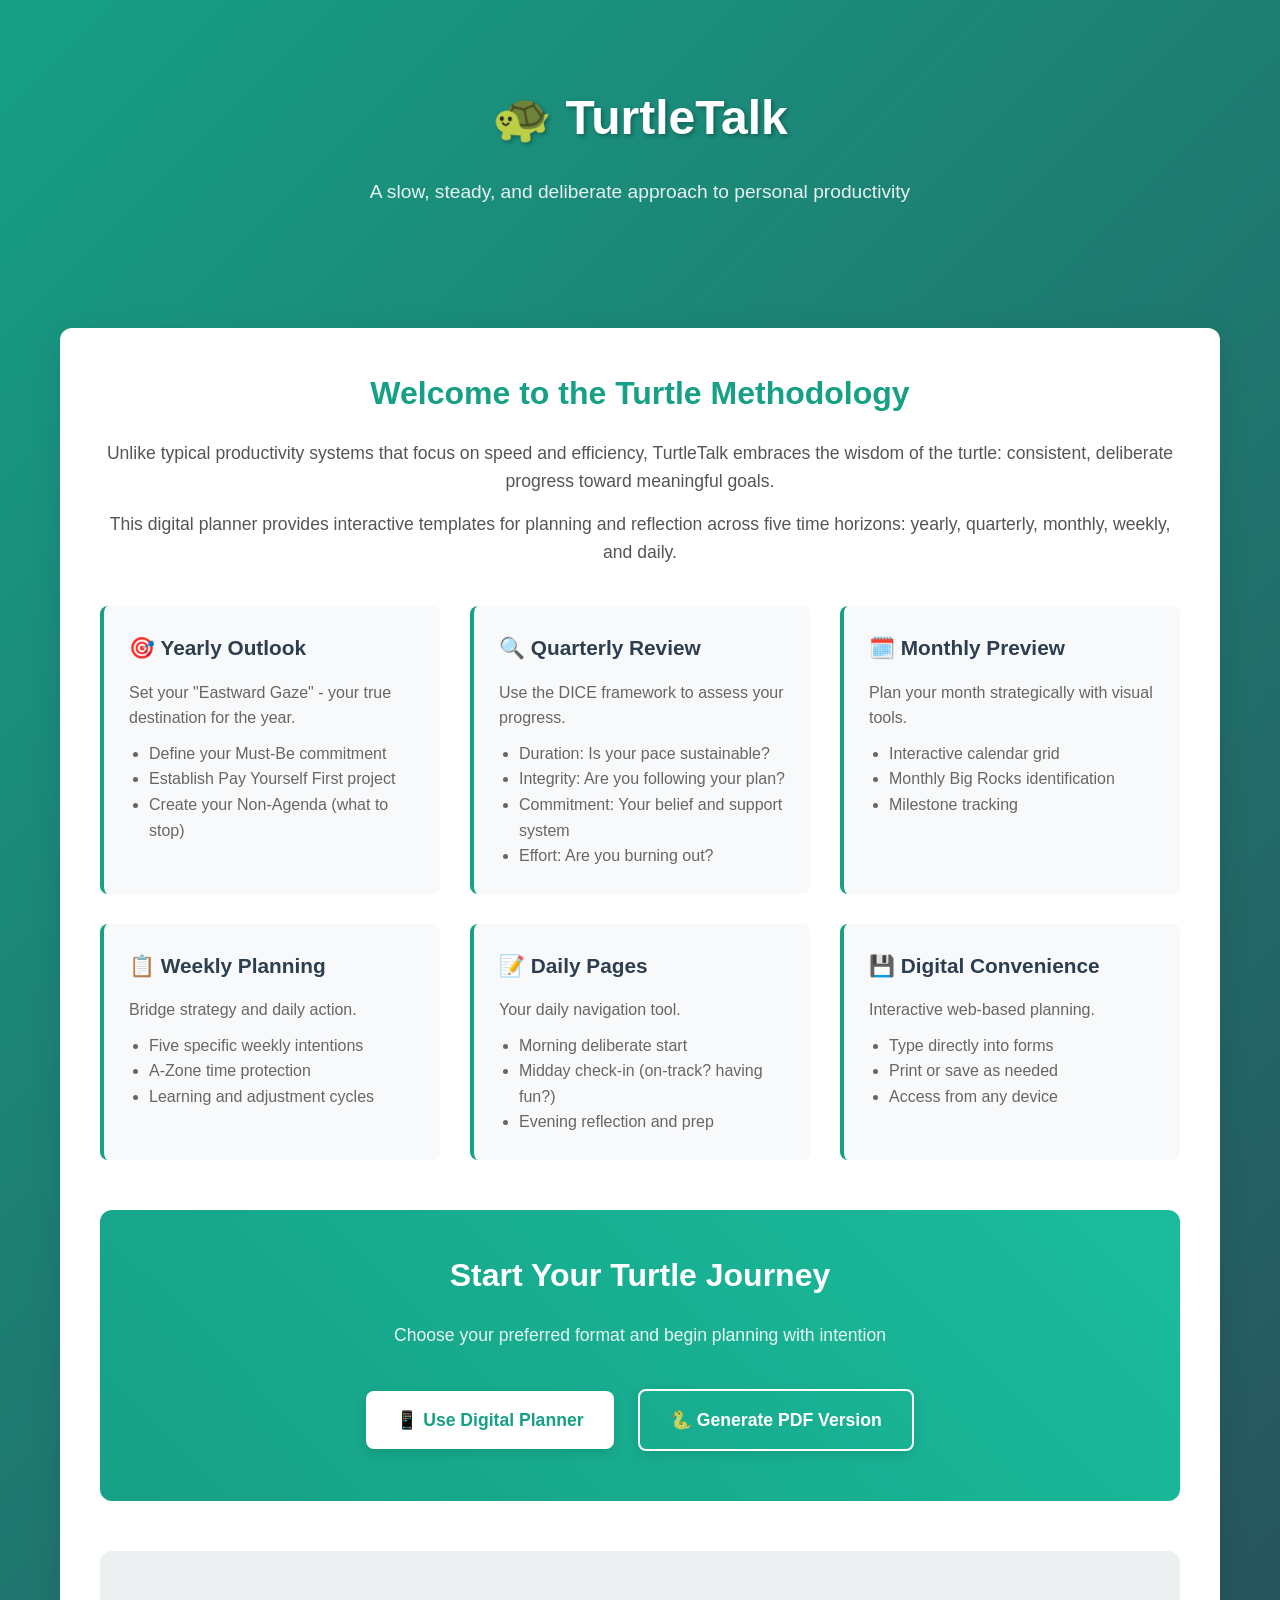
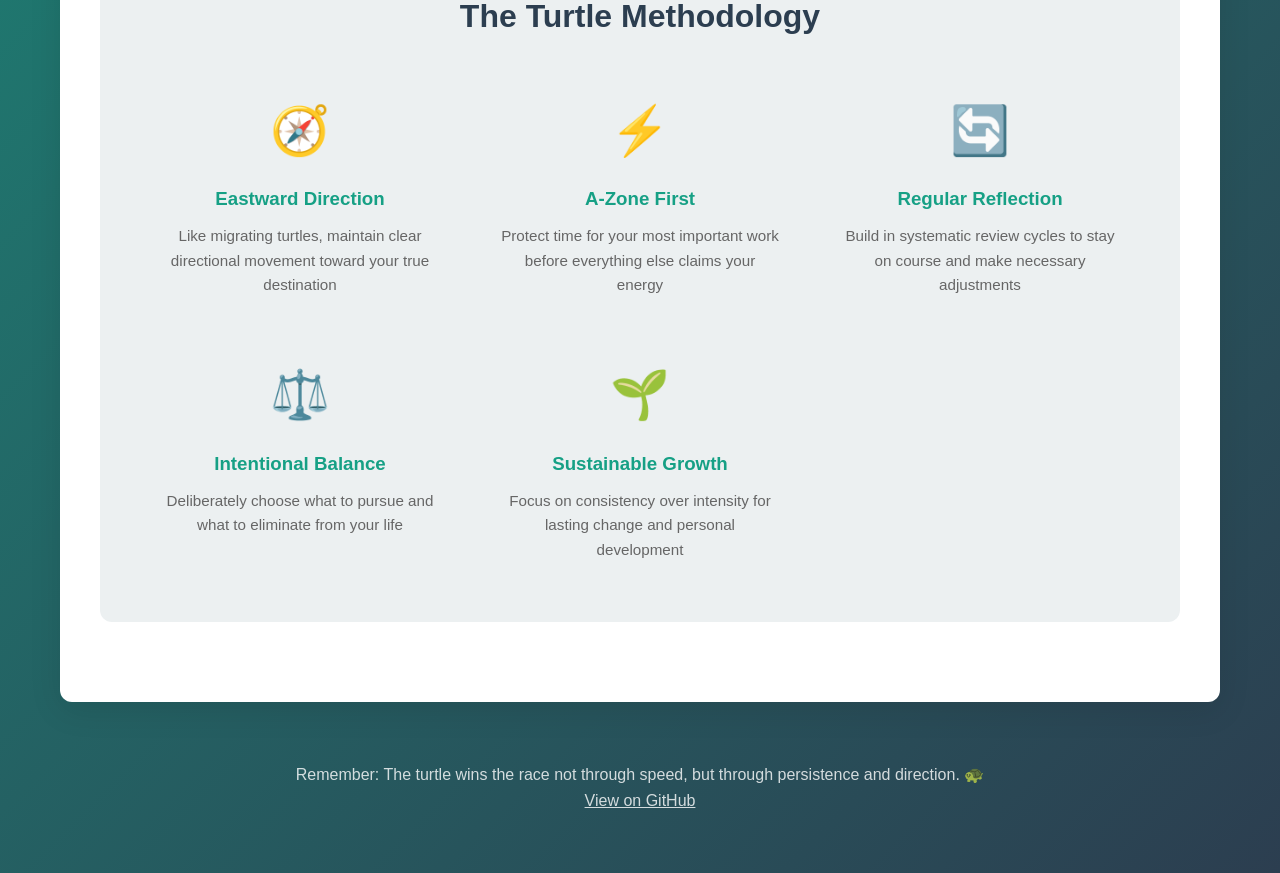
==== index.html @ 6c3ea57e "Add comprehensive documentation and HTML planner version - Created detailed README.md with installat" ====
<!DOCTYPE html>
<html lang="en">
<head>
    <meta charset="UTF-8">
    <meta name="viewport" content="width=device-width, initial-scale=1.0">
    <title>🐢 TurtleTalk - Digital Planner</title>
    <style>
        * {
            margin: 0;
            padding: 0;
            box-sizing: border-box;
        }

        body {
            font-family: 'Helvetica', Arial, sans-serif;
            line-height: 1.6;
            color: #2c3e50;
            background: linear-gradient(135deg, #16a085 0%, #2c3e50 100%);
            min-height: 100vh;
        }

        .container {
            max-width: 1200px;
            margin: 0 auto;
            padding: 20px;
        }

        .header {
            text-align: center;
            color: white;
            padding: 60px 0;
        }

        .header h1 {
            font-size: 3rem;
            margin-bottom: 20px;
            text-shadow: 2px 2px 4px rgba(0,0,0,0.3);
        }

        .header p {
            font-size: 1.2rem;
            margin-bottom: 40px;
            opacity: 0.9;
        }

        .main-content {
            background: white;
            border-radius: 12px;
            box-shadow: 0 8px 32px rgba(0,0,0,0.1);
            padding: 40px;
            margin: 20px 0;
        }

        .intro {
            text-align: center;
            margin-bottom: 40px;
        }

        .intro h2 {
            color: #16a085;
            margin-bottom: 20px;
            font-size: 2rem;
        }

        .intro p {
            font-size: 1.1rem;
            color: #555;
            margin-bottom: 15px;
        }

        .features {
            display: grid;
            grid-template-columns: repeat(auto-fit, minmax(300px, 1fr));
            gap: 30px;
            margin: 40px 0;
        }

        .feature-card {
            background: #f8f9fa;
            padding: 25px;
            border-radius: 8px;
            border-left: 4px solid #16a085;
        }

        .feature-card h3 {
            color: #2c3e50;
            margin-bottom: 15px;
            font-size: 1.3rem;
        }

        .feature-card p {
            color: #666;
            margin-bottom: 10px;
        }

        .feature-card ul {
            color: #666;
            margin-left: 20px;
        }

        .cta-section {
            text-align: center;
            margin: 50px 0;
            padding: 40px;
            background: linear-gradient(45deg, #16a085, #1abc9c);
            border-radius: 12px;
            color: white;
        }

        .cta-section h2 {
            margin-bottom: 20px;
            font-size: 2rem;
        }

        .cta-section p {
            margin-bottom: 30px;
            font-size: 1.1rem;
            opacity: 0.9;
        }

        .btn {
            display: inline-block;
            padding: 15px 30px;
            margin: 10px;
            background: white;
            color: #16a085;
            text-decoration: none;
            border-radius: 8px;
            font-weight: bold;
            font-size: 1.1rem;
            transition: transform 0.2s, box-shadow 0.2s;
            box-shadow: 0 4px 12px rgba(0,0,0,0.1);
        }

        .btn:hover {
            transform: translateY(-2px);
            box-shadow: 0 6px 20px rgba(0,0,0,0.15);
        }

        .btn-secondary {
            background: transparent;
            color: white;
            border: 2px solid white;
        }

        .methodology {
            background: #ecf0f1;
            padding: 40px;
            border-radius: 12px;
            margin: 40px 0;
        }

        .methodology h2 {
            color: #2c3e50;
            text-align: center;
            margin-bottom: 30px;
            font-size: 2rem;
        }

        .principles {
            display: grid;
            grid-template-columns: repeat(auto-fit, minmax(250px, 1fr));
            gap: 20px;
        }

        .principle {
            text-align: center;
            padding: 20px;
        }

        .principle-icon {
            font-size: 3rem;
            margin-bottom: 15px;
        }

        .principle h3 {
            color: #16a085;
            margin-bottom: 10px;
        }

        .principle p {
            color: #666;
            font-size: 0.95rem;
        }

        .footer {
            text-align: center;
            padding: 40px;
            color: white;
            opacity: 0.8;
        }

        @media (max-width: 768px) {
            .header h1 { font-size: 2rem; }
            .header p { font-size: 1rem; }
            .main-content { padding: 20px; }
            .features { grid-template-columns: 1fr; }
        }
    </style>
</head>
<body>
    <div class="container">
        <header class="header">
            <h1>🐢 TurtleTalk</h1>
            <p>A slow, steady, and deliberate approach to personal productivity</p>
        </header>

        <main class="main-content">
            <section class="intro">
                <h2>Welcome to the Turtle Methodology</h2>
                <p>Unlike typical productivity systems that focus on speed and efficiency, TurtleTalk embraces the wisdom of the turtle: consistent, deliberate progress toward meaningful goals.</p>
                <p>This digital planner provides interactive templates for planning and reflection across five time horizons: yearly, quarterly, monthly, weekly, and daily.</p>
            </section>

            <section class="features">
                <div class="feature-card">
                    <h3>🎯 Yearly Outlook</h3>
                    <p>Set your "Eastward Gaze" - your true destination for the year.</p>
                    <ul>
                        <li>Define your Must-Be commitment</li>
                        <li>Establish Pay Yourself First project</li>
                        <li>Create your Non-Agenda (what to stop)</li>
                    </ul>
                </div>

                <div class="feature-card">
                    <h3>🔍 Quarterly Review</h3>
                    <p>Use the DICE framework to assess your progress.</p>
                    <ul>
                        <li>Duration: Is your pace sustainable?</li>
                        <li>Integrity: Are you following your plan?</li>
                        <li>Commitment: Your belief and support system</li>
                        <li>Effort: Are you burning out?</li>
                    </ul>
                </div>

                <div class="feature-card">
                    <h3>🗓️ Monthly Preview</h3>
                    <p>Plan your month strategically with visual tools.</p>
                    <ul>
                        <li>Interactive calendar grid</li>
                        <li>Monthly Big Rocks identification</li>
                        <li>Milestone tracking</li>
                    </ul>
                </div>

                <div class="feature-card">
                    <h3>📋 Weekly Planning</h3>
                    <p>Bridge strategy and daily action.</p>
                    <ul>
                        <li>Five specific weekly intentions</li>
                        <li>A-Zone time protection</li>
                        <li>Learning and adjustment cycles</li>
                    </ul>
                </div>

                <div class="feature-card">
                    <h3>📝 Daily Pages</h3>
                    <p>Your daily navigation tool.</p>
                    <ul>
                        <li>Morning deliberate start</li>
                        <li>Midday check-in (on-track? having fun?)</li>
                        <li>Evening reflection and prep</li>
                    </ul>
                </div>

                <div class="feature-card">
                    <h3>💾 Digital Convenience</h3>
                    <p>Interactive web-based planning.</p>
                    <ul>
                        <li>Type directly into forms</li>
                        <li>Print or save as needed</li>
                        <li>Access from any device</li>
                    </ul>
                </div>
            </section>

            <section class="cta-section">
                <h2>Start Your Turtle Journey</h2>
                <p>Choose your preferred format and begin planning with intention</p>
                <a href="turtle-planner.html" class="btn">📱 Use Digital Planner</a>
                <a href="turtleplanner.py" class="btn btn-secondary">🐍 Generate PDF Version</a>
            </section>

            <section class="methodology">
                <h2>The Turtle Methodology</h2>
                <div class="principles">
                    <div class="principle">
                        <div class="principle-icon">🧭</div>
                        <h3>Eastward Direction</h3>
                        <p>Like migrating turtles, maintain clear directional movement toward your true destination</p>
                    </div>
                    
                    <div class="principle">
                        <div class="principle-icon">⚡</div>
                        <h3>A-Zone First</h3>
                        <p>Protect time for your most important work before everything else claims your energy</p>
                    </div>
                    
                    <div class="principle">
                        <div class="principle-icon">🔄</div>
                        <h3>Regular Reflection</h3>
                        <p>Build in systematic review cycles to stay on course and make necessary adjustments</p>
                    </div>
                    
                    <div class="principle">
                        <div class="principle-icon">⚖️</div>
                        <h3>Intentional Balance</h3>
                        <p>Deliberately choose what to pursue and what to eliminate from your life</p>
                    </div>
                    
                    <div class="principle">
                        <div class="principle-icon">🌱</div>
                        <h3>Sustainable Growth</h3>
                        <p>Focus on consistency over intensity for lasting change and personal development</p>
                    </div>
                </div>
            </section>
        </main>

        <footer class="footer">
            <p>Remember: The turtle wins the race not through speed, but through persistence and direction. 🐢</p>
            <p><a href="https://github.com/gregdyche/turtle" style="color: white;">View on GitHub</a></p>
        </footer>
    </div>
</body>
</html>
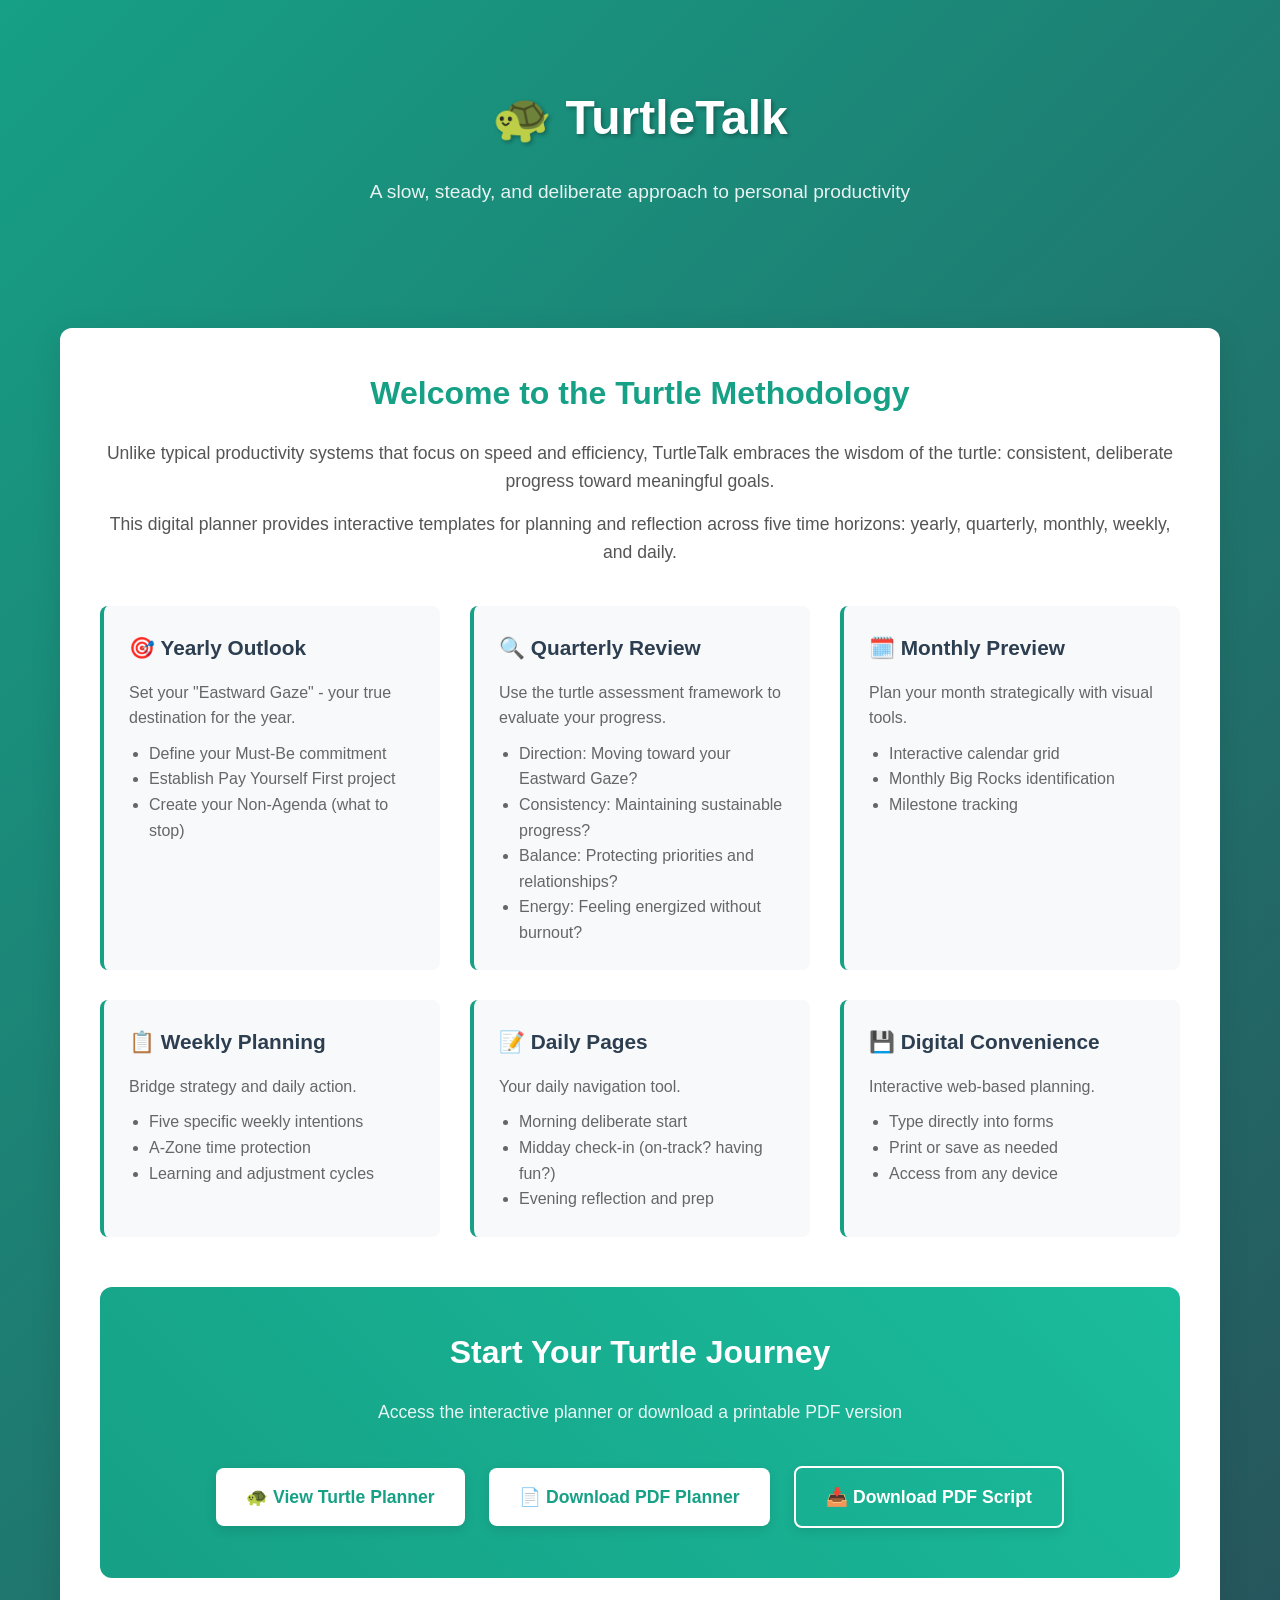
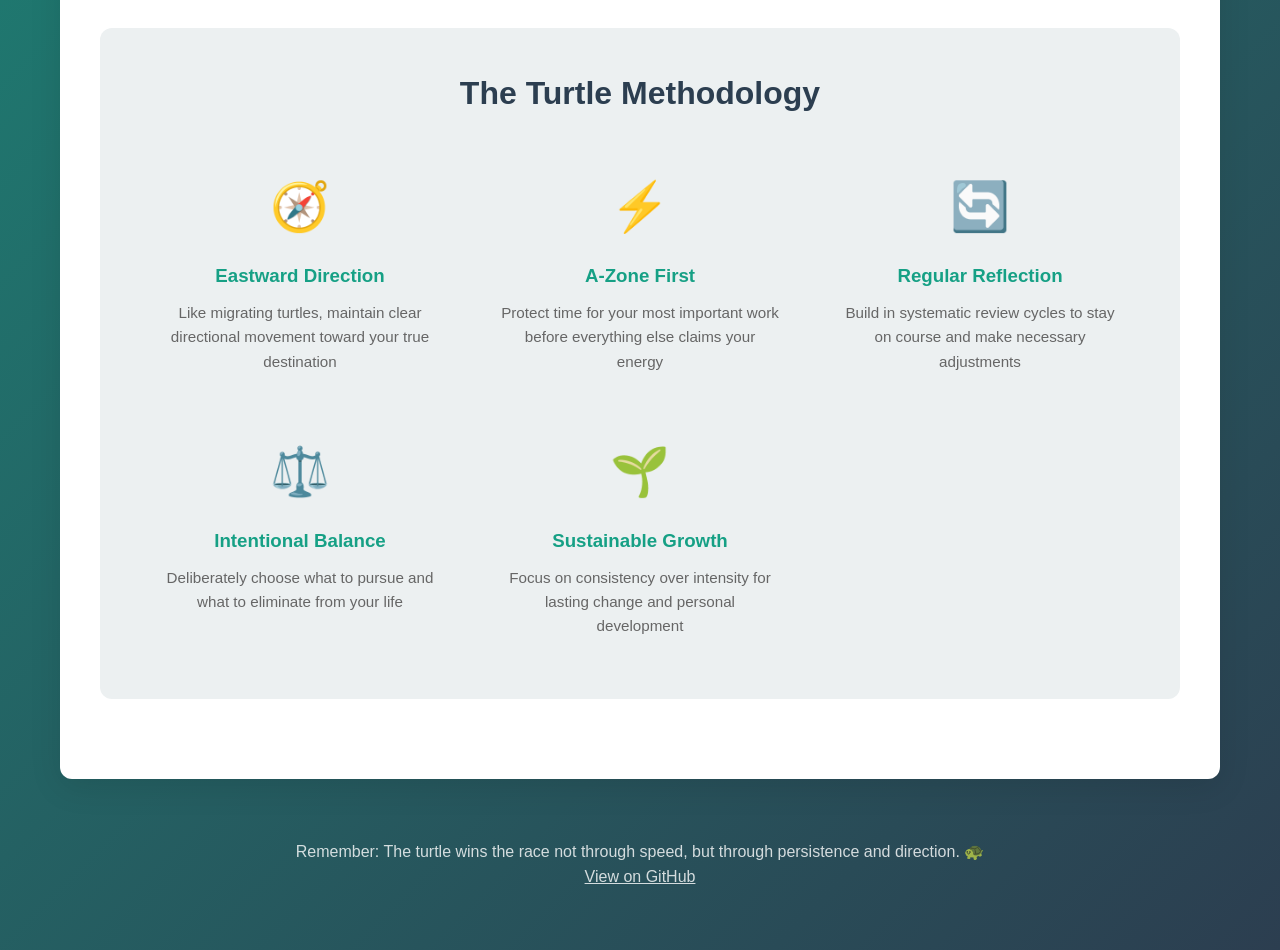
==== commit d8064d1a: "Replace DICE framework with custom turtle methodology assessment Major Changes: - Replaced incorrect" ====
--- a/index.html
+++ b/index.html
@@ -225,12 +225,12 @@
 
                 <div class="feature-card">
                     <h3>🔍 Quarterly Review</h3>
-                    <p>Use the DICE framework to assess your progress.</p>
-                    <ul>
-                        <li>Duration: Is your pace sustainable?</li>
-                        <li>Integrity: Are you following your plan?</li>
-                        <li>Commitment: Your belief and support system</li>
-                        <li>Effort: Are you burning out?</li>
+                    <p>Use the turtle assessment framework to evaluate your progress.</p>
+                    <ul>
+                        <li>Direction: Moving toward your Eastward Gaze?</li>
+                        <li>Consistency: Maintaining sustainable progress?</li>
+                        <li>Balance: Protecting priorities and relationships?</li>
+                        <li>Energy: Feeling energized without burnout?</li>
                     </ul>
                 </div>
 
@@ -277,9 +277,10 @@
 
             <section class="cta-section">
                 <h2>Start Your Turtle Journey</h2>
-                <p>Choose your preferred format and begin planning with intention</p>
-                <a href="turtle-planner.html" class="btn">📱 Use Digital Planner</a>
-                <a href="turtleplanner.py" class="btn btn-secondary">🐍 Generate PDF Version</a>
+                <p>Access the interactive planner or download a printable PDF version</p>
+                <a href="turtle-planner.html" class="btn">🐢 View Turtle Planner</a>
+                <a href="turtle_diaries_planner.pdf" class="btn">📄 Download PDF Planner</a>
+                <a href="turtleplanner.py" class="btn btn-secondary">📥 Download PDF Script</a>
             </section>
 
             <section class="methodology">
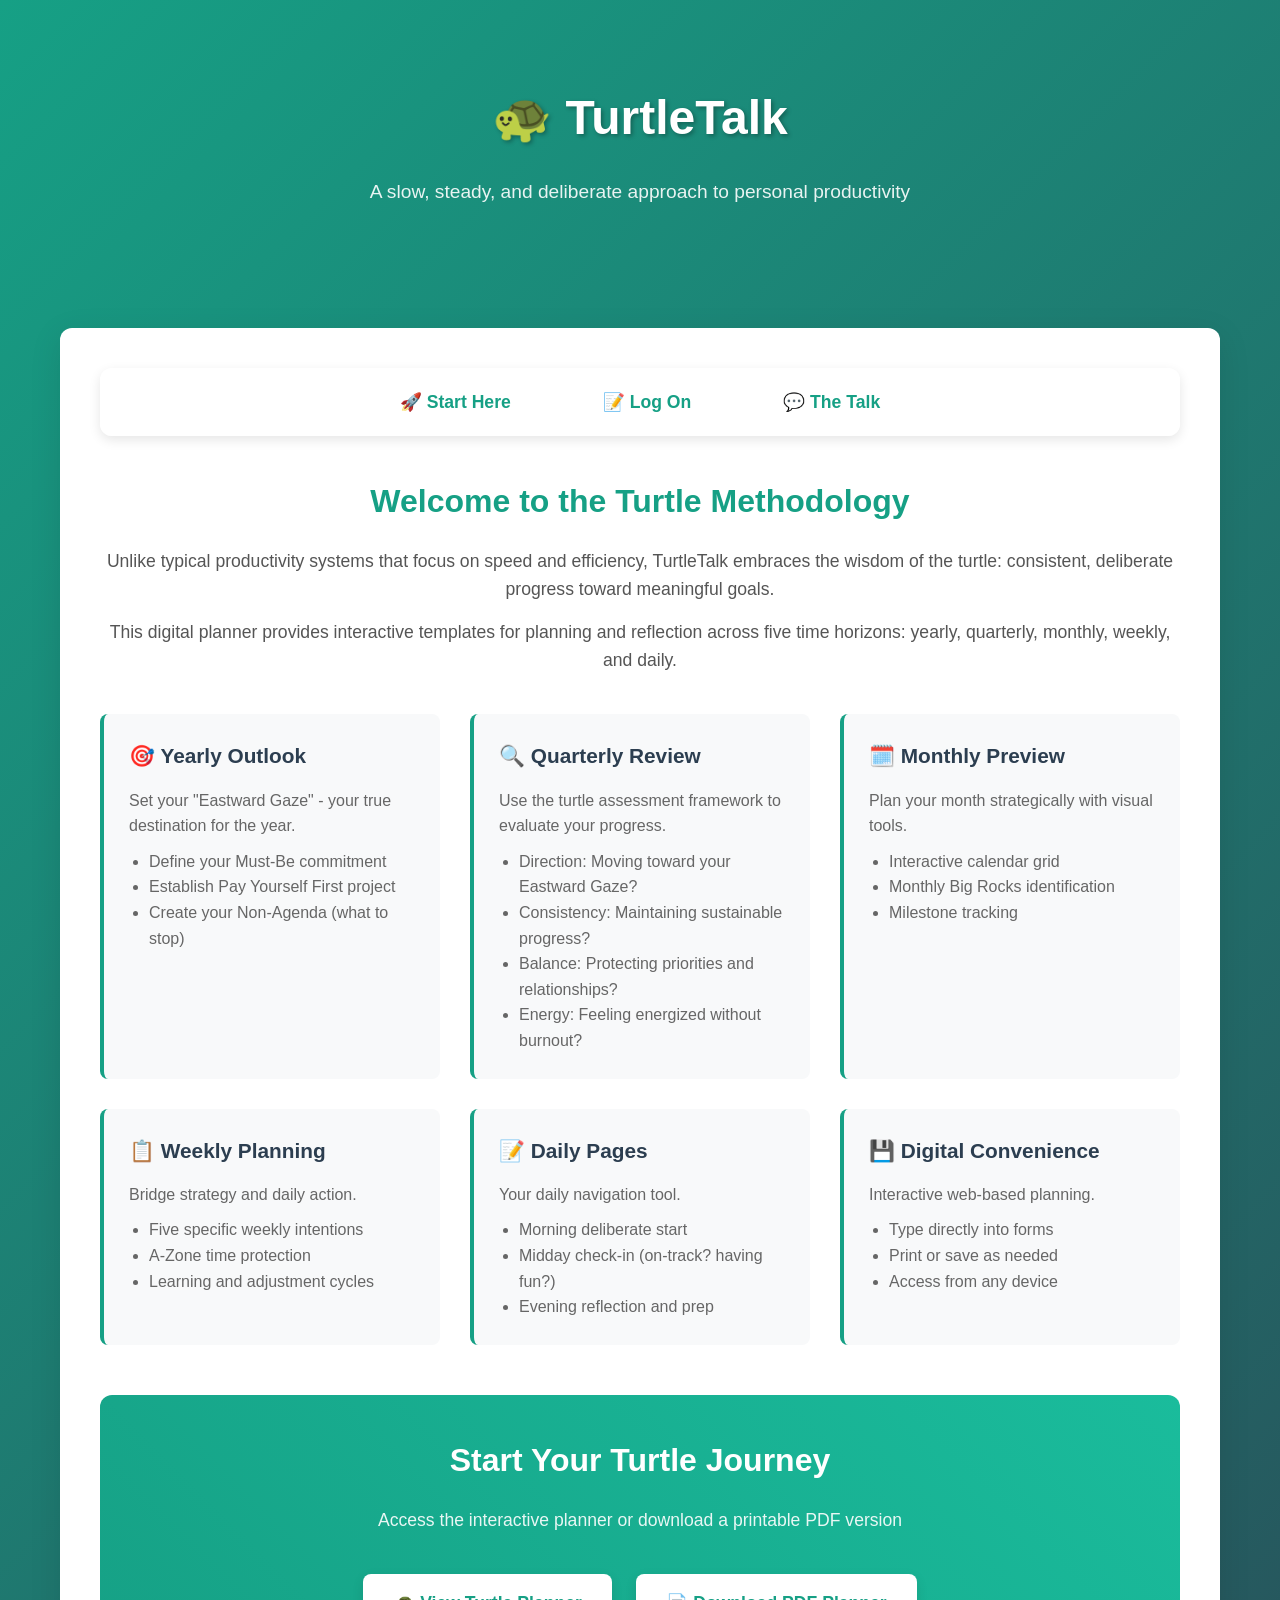
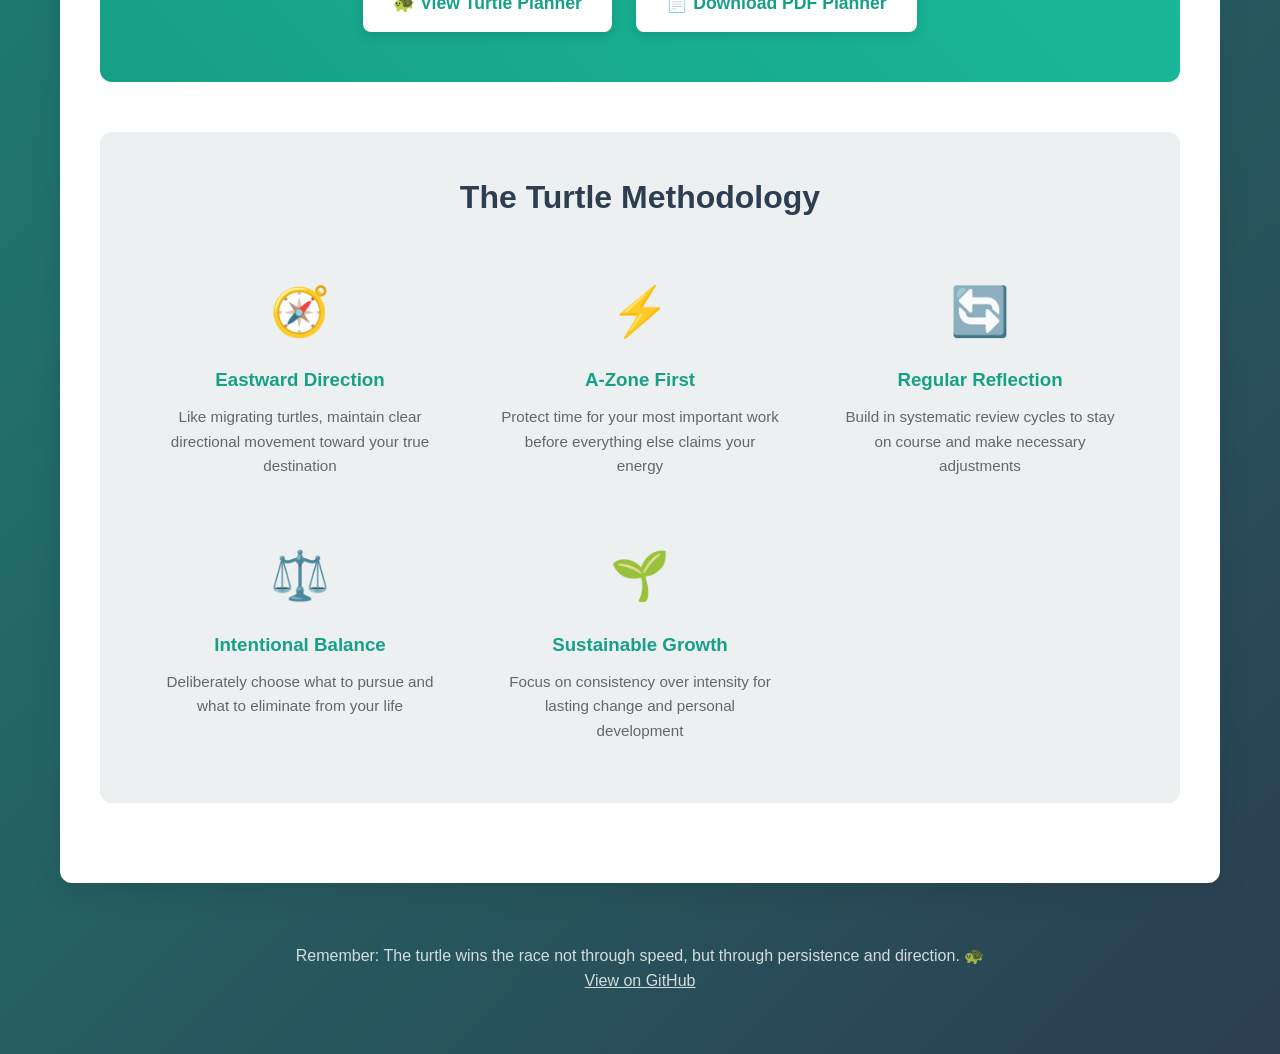
==== commit a4d286ff: "Add navigation bar and three new content pages New Features: - Added horizontal navigation bar to in" ====
--- a/index.html
+++ b/index.html
@@ -190,11 +190,52 @@
             opacity: 0.8;
         }
 
+        .nav-bar {
+            background: rgba(255,255,255,0.95);
+            padding: 20px 0;
+            margin-bottom: 40px;
+            border-radius: 12px;
+            box-shadow: 0 4px 12px rgba(0,0,0,0.1);
+        }
+
+        .nav-links {
+            display: flex;
+            justify-content: center;
+            gap: 40px;
+            list-style: none;
+            margin: 0;
+            padding: 0;
+        }
+
+        .nav-links a {
+            text-decoration: none;
+            color: #16a085;
+            font-weight: bold;
+            font-size: 1.1rem;
+            padding: 12px 24px;
+            border-radius: 8px;
+            transition: all 0.3s ease;
+            border: 2px solid transparent;
+        }
+
+        .nav-links a:hover {
+            background-color: #16a085;
+            color: white;
+            transform: translateY(-2px);
+            box-shadow: 0 4px 12px rgba(22, 160, 133, 0.3);
+        }
+
         @media (max-width: 768px) {
             .header h1 { font-size: 2rem; }
             .header p { font-size: 1rem; }
             .main-content { padding: 20px; }
             .features { grid-template-columns: 1fr; }
+            .nav-links { 
+                flex-direction: column; 
+                gap: 15px; 
+                align-items: center; 
+            }
+            .nav-bar { padding: 15px 0; }
         }
     </style>
 </head>
@@ -206,6 +247,14 @@
         </header>
 
         <main class="main-content">
+            <nav class="nav-bar">
+                <ul class="nav-links">
+                    <li><a href="start-here.html">🚀 Start Here</a></li>
+                    <li><a href="log-on.html">📝 Log On</a></li>
+                    <li><a href="the-talk.html">💬 The Talk</a></li>
+                </ul>
+            </nav>
+
             <section class="intro">
                 <h2>Welcome to the Turtle Methodology</h2>
                 <p>Unlike typical productivity systems that focus on speed and efficiency, TurtleTalk embraces the wisdom of the turtle: consistent, deliberate progress toward meaningful goals.</p>
@@ -280,7 +329,6 @@
                 <p>Access the interactive planner or download a printable PDF version</p>
                 <a href="turtle-planner.html" class="btn">🐢 View Turtle Planner</a>
                 <a href="turtle_diaries_planner.pdf" class="btn">📄 Download PDF Planner</a>
-                <a href="turtleplanner.py" class="btn btn-secondary">📥 Download PDF Script</a>
             </section>
 
             <section class="methodology">
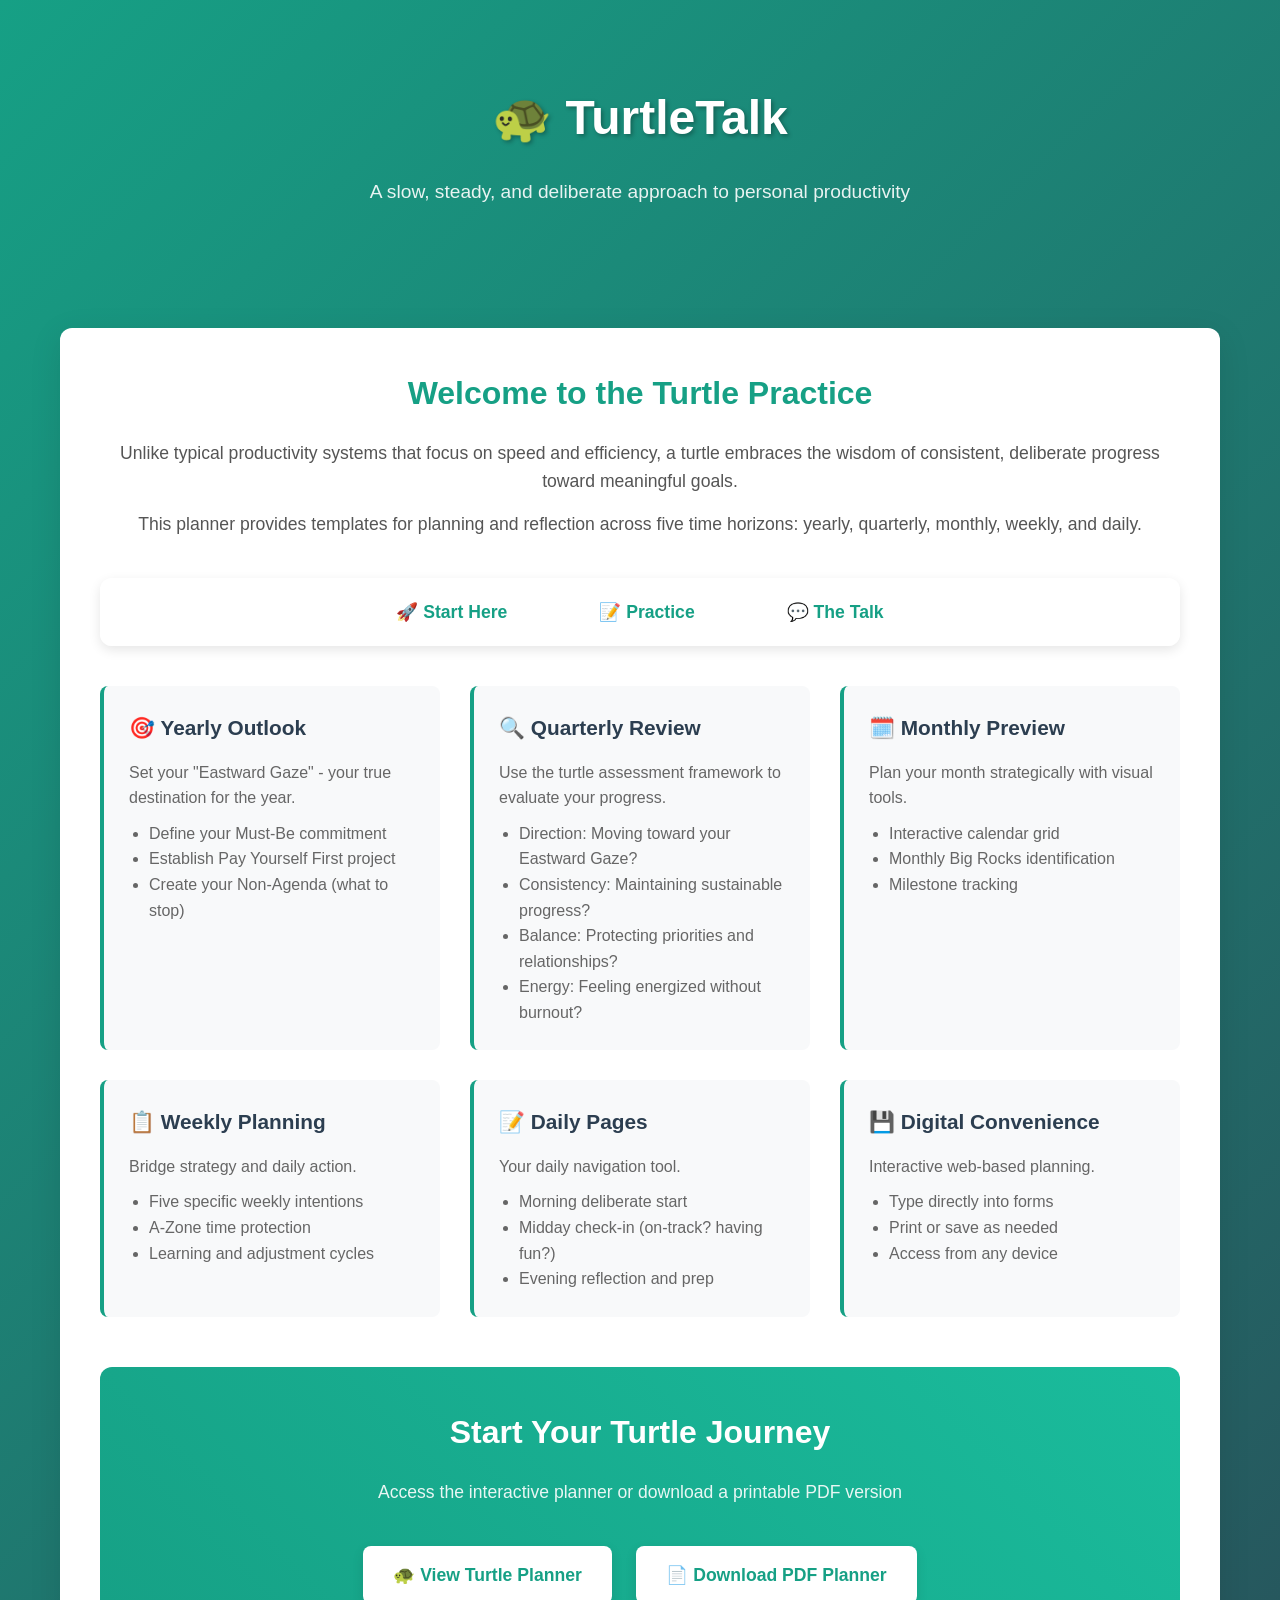
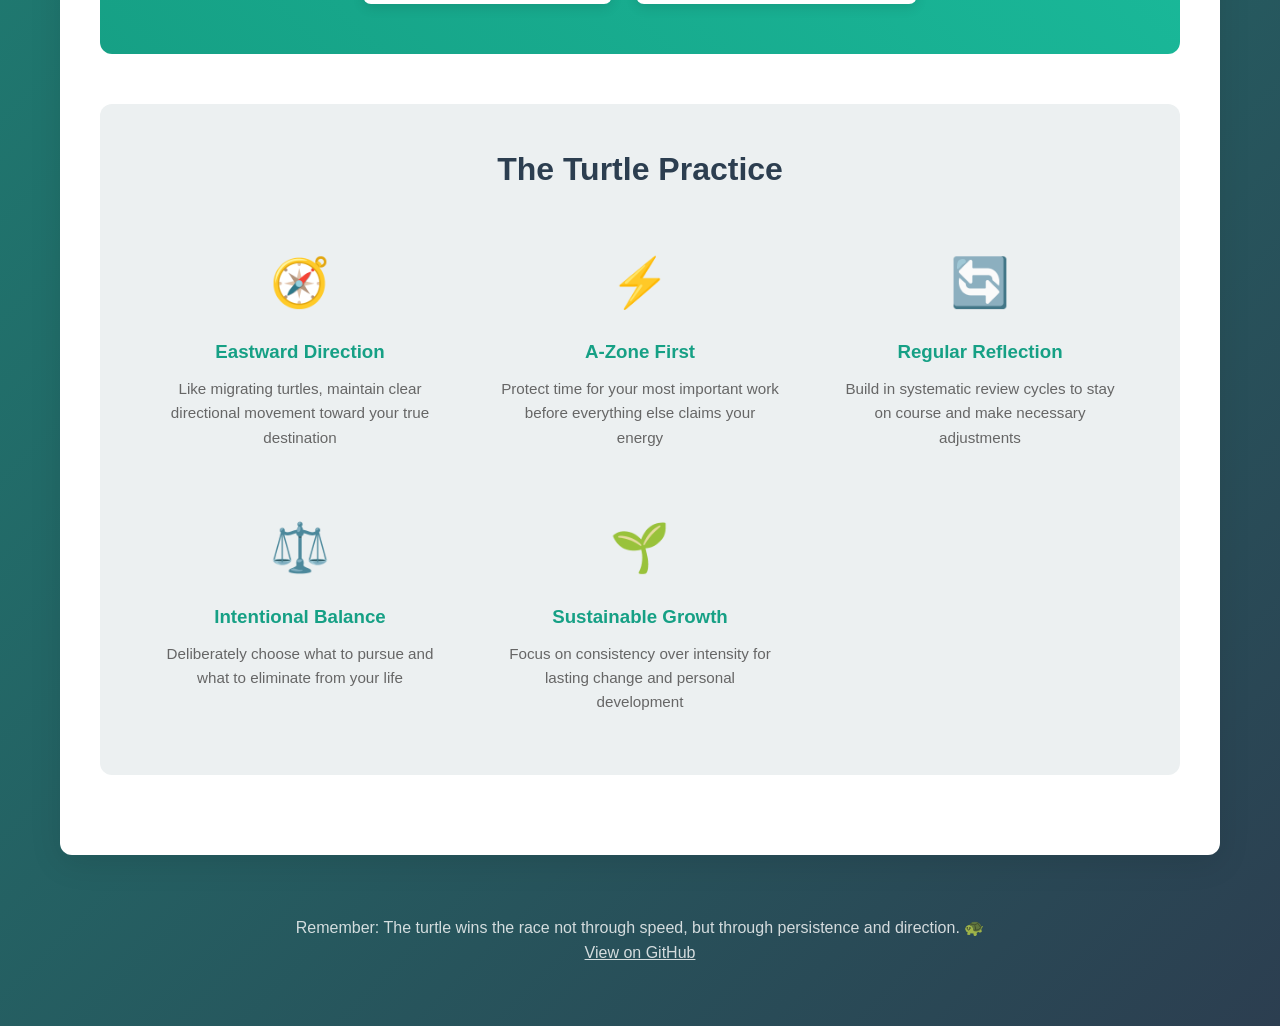
==== commit 2bee95d8: "Refine main page language and navigation Content Updates: - Changed "Turtle Methodology" to "Turtle " ====
--- a/index.html
+++ b/index.html
@@ -247,19 +247,19 @@
         </header>
 
         <main class="main-content">
+            <section class="intro">
+                <h2>Welcome to the Turtle Practice</h2>
+                <p>Unlike typical productivity systems that focus on speed and efficiency, a turtle embraces the wisdom of consistent, deliberate progress toward meaningful goals.</p>
+                <p>This planner provides templates for planning and reflection across five time horizons: yearly, quarterly, monthly, weekly, and daily.</p>
+            </section>
+
             <nav class="nav-bar">
                 <ul class="nav-links">
                     <li><a href="start-here.html">🚀 Start Here</a></li>
-                    <li><a href="log-on.html">📝 Log On</a></li>
+                    <li><a href="log-on.html">📝 Practice</a></li>
                     <li><a href="the-talk.html">💬 The Talk</a></li>
                 </ul>
             </nav>
-
-            <section class="intro">
-                <h2>Welcome to the Turtle Methodology</h2>
-                <p>Unlike typical productivity systems that focus on speed and efficiency, TurtleTalk embraces the wisdom of the turtle: consistent, deliberate progress toward meaningful goals.</p>
-                <p>This digital planner provides interactive templates for planning and reflection across five time horizons: yearly, quarterly, monthly, weekly, and daily.</p>
-            </section>
 
             <section class="features">
                 <div class="feature-card">
@@ -332,7 +332,7 @@
             </section>
 
             <section class="methodology">
-                <h2>The Turtle Methodology</h2>
+                <h2>The Turtle Practice</h2>
                 <div class="principles">
                     <div class="principle">
                         <div class="principle-icon">🧭</div>
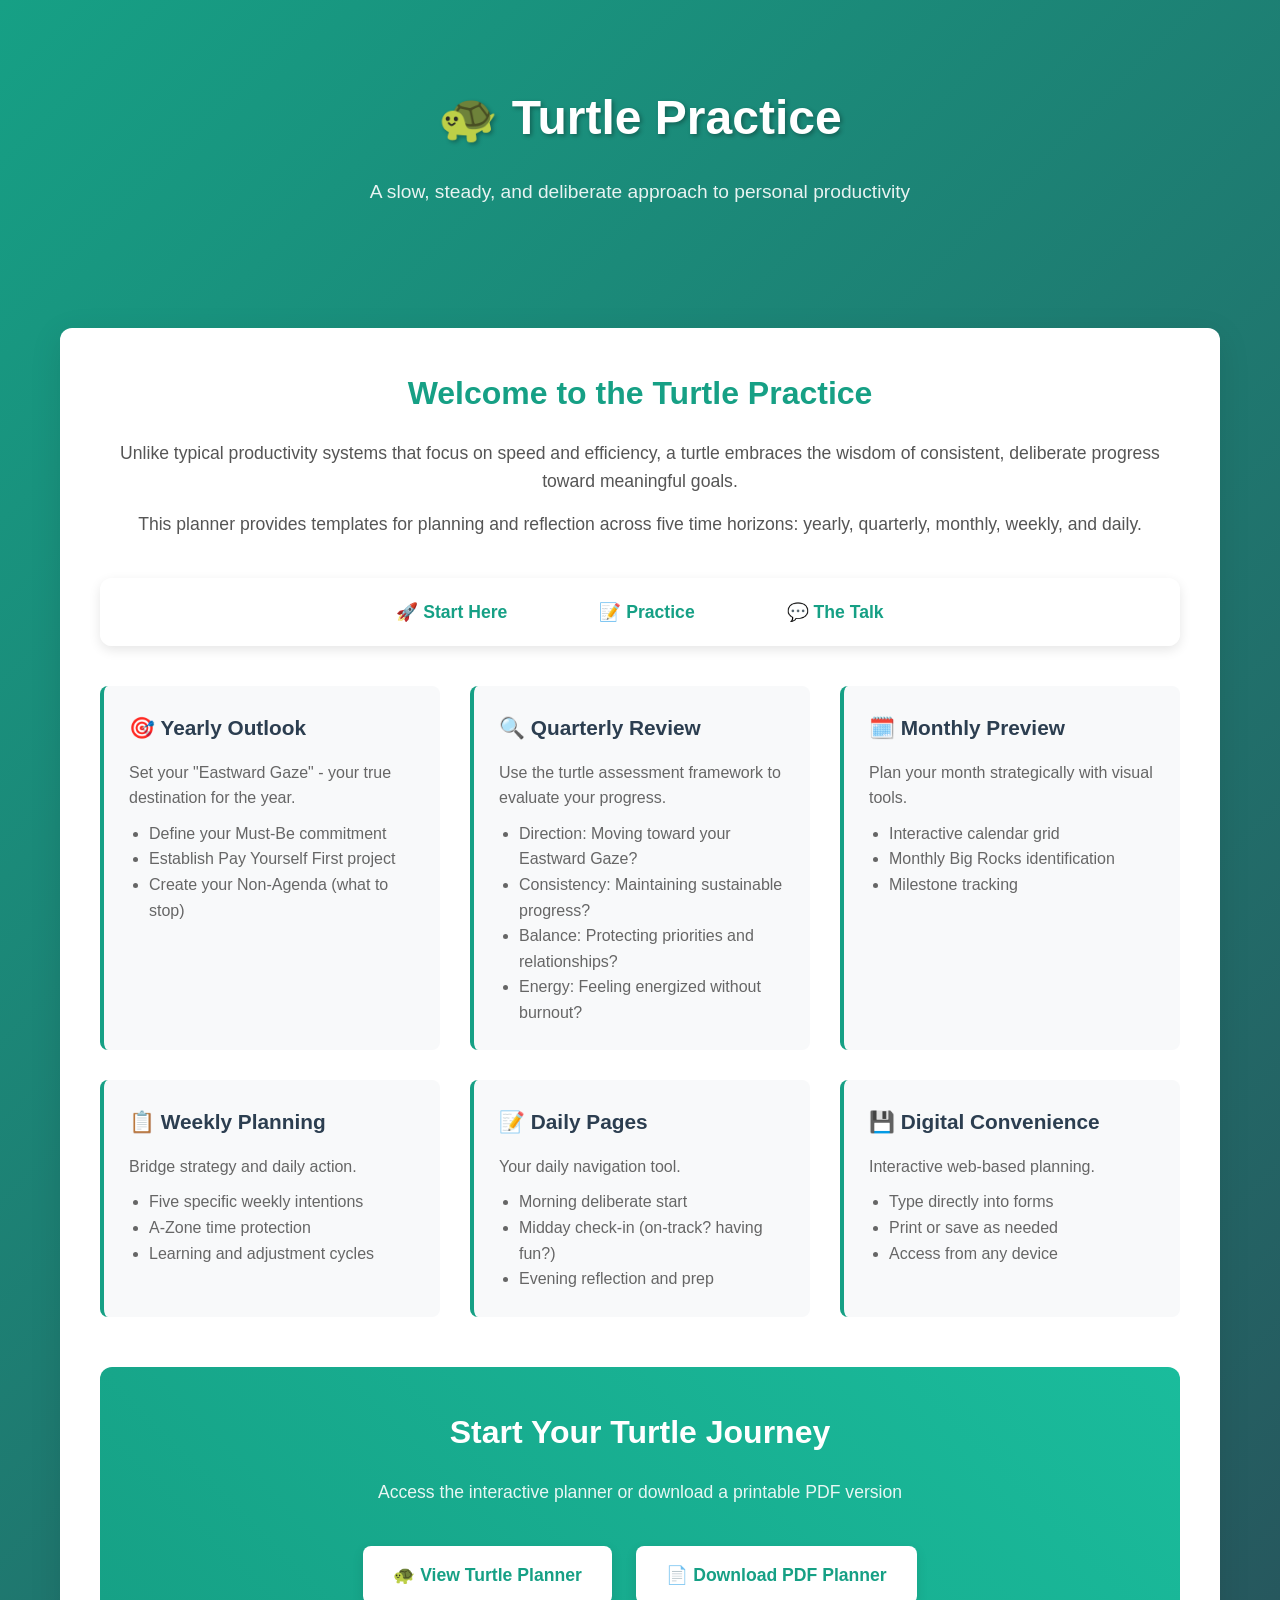
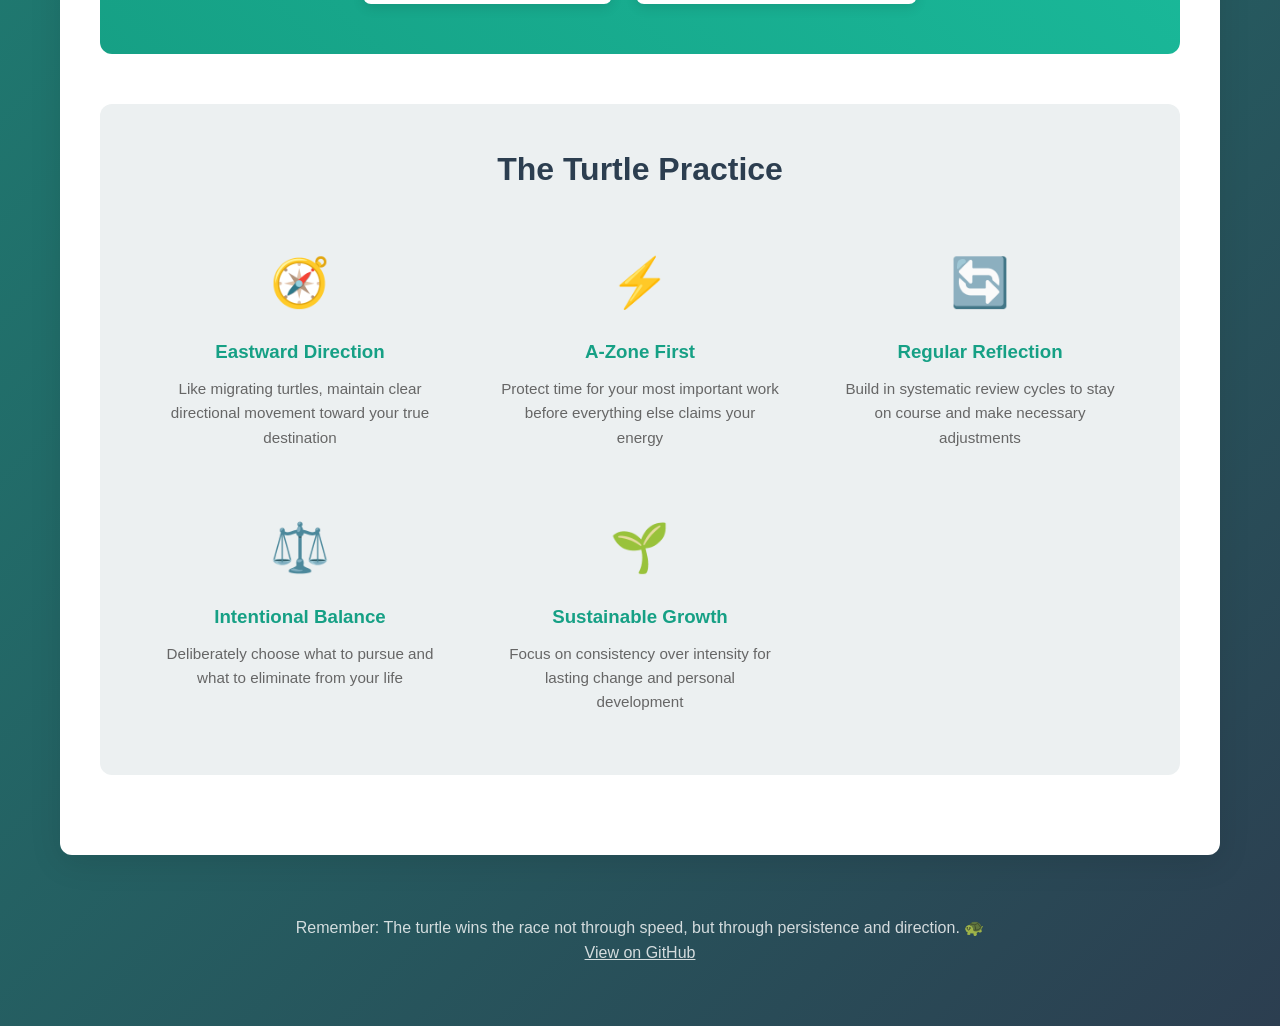
==== commit d7bd1c32: "Complete rebrand to "Turtle Practice" and fix GitHub Actions Major Rebranding: - Changed all titles " ====
--- a/index.html
+++ b/index.html
@@ -3,7 +3,7 @@
 <head>
     <meta charset="UTF-8">
     <meta name="viewport" content="width=device-width, initial-scale=1.0">
-    <title>🐢 TurtleTalk - Digital Planner</title>
+    <title>🐢 Turtle Practice - Digital Planner</title>
     <style>
         * {
             margin: 0;
@@ -242,7 +242,7 @@
 <body>
     <div class="container">
         <header class="header">
-            <h1>🐢 TurtleTalk</h1>
+            <h1>🐢 Turtle Practice</h1>
             <p>A slow, steady, and deliberate approach to personal productivity</p>
         </header>
 
